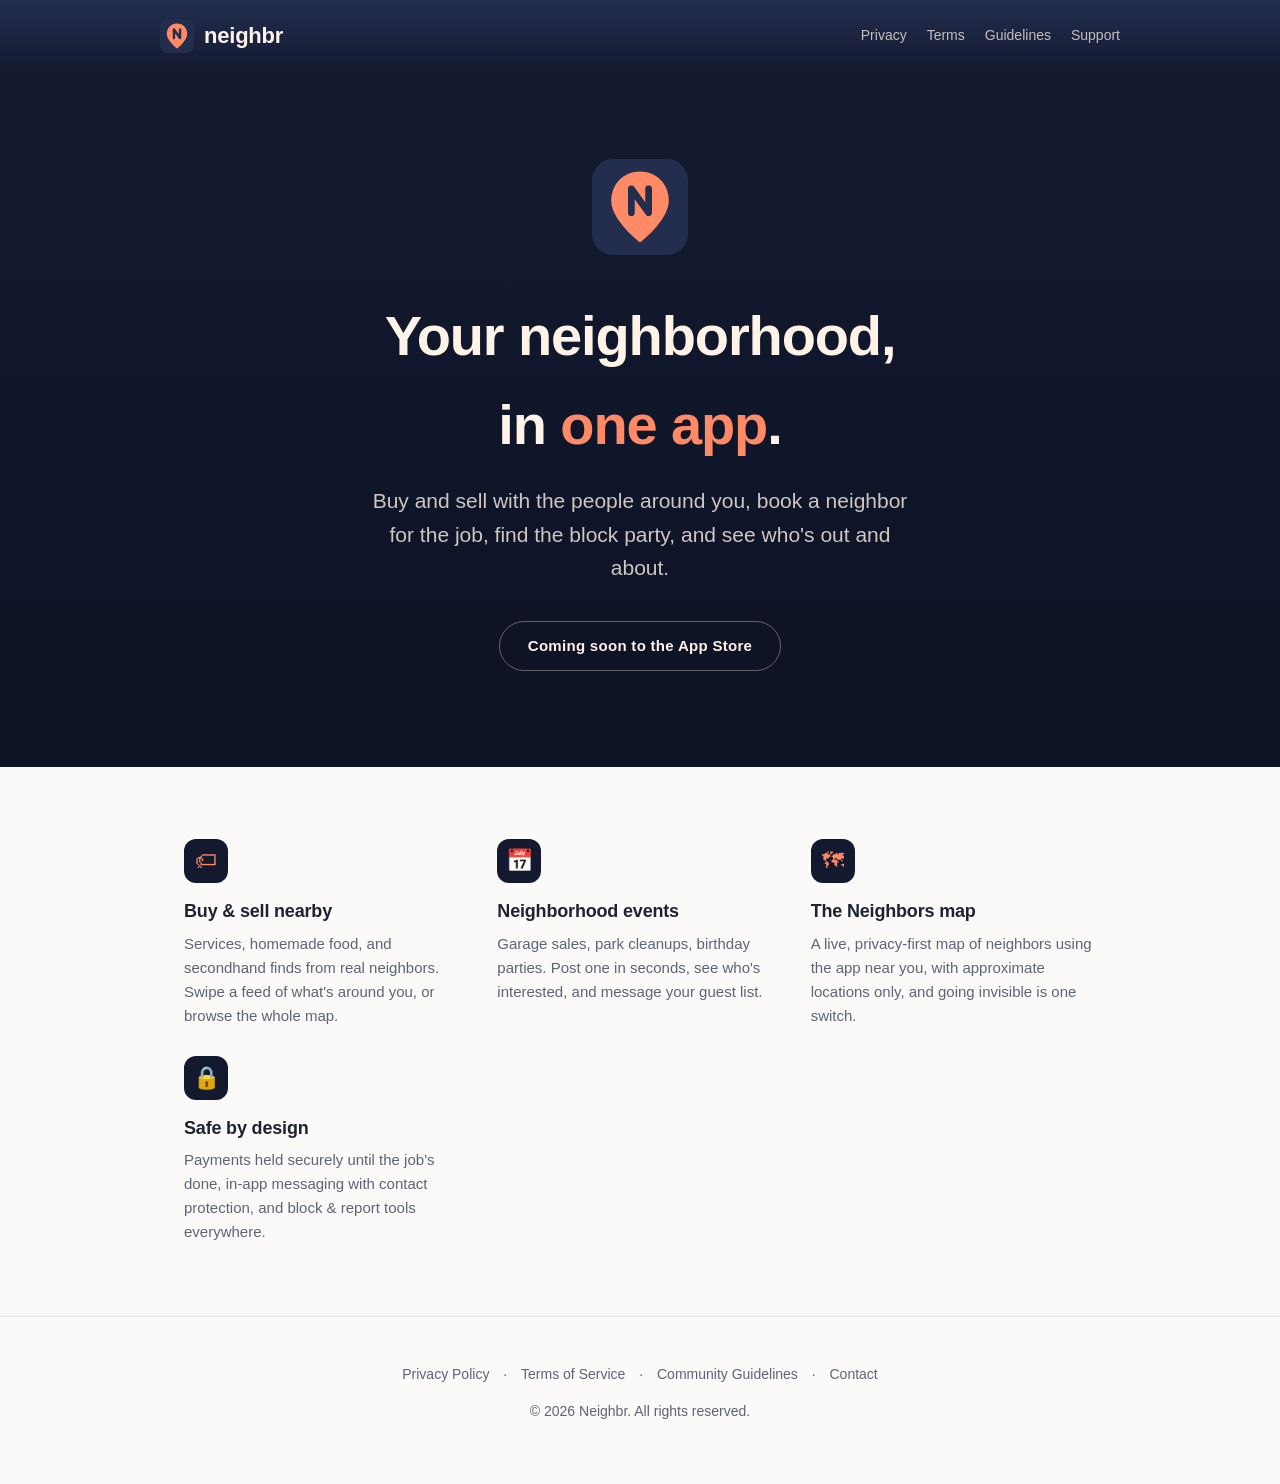
==== index.html @ 106ad451 "Neighbr marketing site: index, privacy, terms, community guidelines" ====
<!DOCTYPE html>
<html lang="en">
<head>
  <meta charset="utf-8">
  <meta name="viewport" content="width=device-width, initial-scale=1">
  <title>Neighbr: Services from people next door</title>
  <meta name="description" content="Neighbr is the neighborhood marketplace: buy, sell, book services, and find local events from the people around you.">
  <link rel="stylesheet" href="styles.css">
  <link rel="icon" href="data:image/svg+xml,%3Csvg xmlns='http://www.w3.org/2000/svg' viewBox='0 0 100 100'%3E%3Crect width='100' height='100' rx='22' fill='%23232d4e'/%3E%3Cpath d='M50 13 C32.5 13 20 26.2 20 43.5 C20 64 50 87 50 87 C50 87 80 64 80 43.5 C80 26.2 67.5 13 50 13 Z' fill='%23ff8a65'/%3E%3Cpath d='M41 56 V31 L59 56 V31' fill='none' stroke='%23232d4e' stroke-width='7' stroke-linecap='round' stroke-linejoin='round'/%3E%3C/svg%3E">
</head>
<body>
  <header class="site-header">
    <div class="inner">
      <a class="brand" href="index.html">
        <svg width="34" height="34" viewBox="0 0 100 100" aria-hidden="true">
          <rect width="100" height="100" rx="22" fill="#232d4e"/>
          <path d="M50 13 C32.5 13 20 26.2 20 43.5 C20 64 50 87 50 87 C50 87 80 64 80 43.5 C80 26.2 67.5 13 50 13 Z" fill="#ff8a65"/>
          <path d="M41 56 V31 L59 56 V31" fill="none" stroke="#232d4e" stroke-width="7" stroke-linecap="round" stroke-linejoin="round"/>
        </svg>
        <span>neighbr</span>
      </a>
      <nav>
        <a href="privacy.html">Privacy</a>
        <a href="terms.html">Terms</a>
        <a href="guidelines.html">Guidelines</a>
        <a href="mailto:lukzha4321@gmail.com">Support</a>
      </nav>
    </div>
  </header>

  <section class="hero">
    <div class="logo">
      <svg width="96" height="96" viewBox="0 0 100 100" aria-hidden="true">
        <rect width="100" height="100" rx="22" fill="#232d4e"/>
        <path d="M50 13 C32.5 13 20 26.2 20 43.5 C20 64 50 87 50 87 C50 87 80 64 80 43.5 C80 26.2 67.5 13 50 13 Z" fill="#ff8a65"/>
        <path d="M41 56 V31 L59 56 V31" fill="none" stroke="#232d4e" stroke-width="7" stroke-linecap="round" stroke-linejoin="round"/>
      </svg>
    </div>
    <h1>Your neighborhood,<br>in <em>one app</em>.</h1>
    <p class="lede">Buy and sell with the people around you, book a neighbor for the job,
    find the block party, and see who's out and about.</p>
    <span class="badge-soon">Coming soon to the App&nbsp;Store</span>
  </section>

  <section class="features">
    <div class="feature">
      <div class="glyph">🏷</div>
      <h3>Buy &amp; sell nearby</h3>
      <p>Services, homemade food, and secondhand finds from real neighbors. Swipe a feed of what's around you, or browse the whole map.</p>
    </div>
    <div class="feature">
      <div class="glyph">📅</div>
      <h3>Neighborhood events</h3>
      <p>Garage sales, park cleanups, birthday parties. Post one in seconds, see who's interested, and message your guest list.</p>
    </div>
    <div class="feature">
      <div class="glyph">🗺</div>
      <h3>The Neighbors map</h3>
      <p>A live, privacy-first map of neighbors using the app near you, with approximate locations only, and going invisible is one switch.</p>
    </div>
    <div class="feature">
      <div class="glyph">🔒</div>
      <h3>Safe by design</h3>
      <p>Payments held securely until the job's done, in-app messaging with contact protection, and block &amp; report tools everywhere.</p>
    </div>
  </section>

  <footer class="site-footer">
    <p>
      <a href="privacy.html">Privacy Policy</a> ·
      <a href="terms.html">Terms of Service</a> ·
      <a href="guidelines.html">Community Guidelines</a> ·
      <a href="mailto:lukzha4321@gmail.com">Contact</a>
    </p>
    <p>© 2026 Neighbr. All rights reserved.</p>
  </footer>
</body>
</html>
---- styles.css ----
/* Neighbr site: Midnight palette (navy ground, coral action, cream text) */
:root {
  --navy: #131a30;
  --navy-2: #232d4e;
  --coral: #ff8a65;
  --coral-deep: #e8622f;
  --cream: #fff3e8;
  --ink: #1d2333;
  --muted: #5c6478;
  --paper: #fbfaf8;
  --hairline: #e6e3de;
}
* { box-sizing: border-box; }
body {
  margin: 0;
  font-family: -apple-system, BlinkMacSystemFont, "Segoe UI", Roboto, sans-serif;
  color: var(--ink);
  background: var(--paper);
  line-height: 1.6;
  -webkit-font-smoothing: antialiased;
}

/* Header */
.site-header {
  background: linear-gradient(180deg, var(--navy-2), var(--navy));
  padding: 18px 24px;
}
.site-header .inner {
  max-width: 960px; margin: 0 auto;
  display: flex; align-items: center; justify-content: space-between; gap: 16px;
}
.brand { display: flex; align-items: center; gap: 10px; text-decoration: none; }
.brand svg { display: block; }
.brand span {
  color: var(--cream); font-weight: 800; font-size: 22px; letter-spacing: -0.01em;
}
.site-header nav { display: flex; gap: 20px; flex-wrap: wrap; }
.site-header nav a {
  color: rgba(255, 243, 232, 0.75); text-decoration: none; font-size: 14px; font-weight: 500;
}
.site-header nav a:hover { color: var(--cream); }

/* Landing hero */
.hero {
  background: linear-gradient(180deg, var(--navy) 0%, #0d1224 100%);
  color: var(--cream);
  padding: 88px 24px 96px;
  text-align: center;
}
.hero .logo { margin-bottom: 28px; }
.hero h1 {
  font-size: clamp(34px, 6vw, 56px); font-weight: 800; letter-spacing: -0.02em;
  margin: 0 0 14px; text-wrap: balance;
}
.hero h1 em { color: var(--coral); font-style: normal; }
.hero p.lede {
  font-size: clamp(17px, 2.4vw, 21px); color: rgba(255, 243, 232, 0.8);
  max-width: 560px; margin: 0 auto 36px;
}
.badge-soon {
  display: inline-block; border: 1.5px solid rgba(255, 243, 232, 0.35);
  color: var(--cream); border-radius: 999px; padding: 12px 28px;
  font-weight: 600; font-size: 15px; letter-spacing: 0.02em;
}

/* Feature grid */
.features {
  max-width: 960px; margin: 0 auto; padding: 72px 24px;
  display: grid; grid-template-columns: repeat(auto-fit, minmax(260px, 1fr)); gap: 28px;
}
.feature h3 { margin: 0 0 6px; font-size: 18px; letter-spacing: -0.01em; }
.feature .glyph {
  width: 44px; height: 44px; border-radius: 12px;
  background: var(--navy); color: var(--coral);
  display: flex; align-items: center; justify-content: center;
  font-size: 22px; margin-bottom: 14px;
}
.feature p { margin: 0; color: var(--muted); font-size: 15px; }

/* Legal pages */
.doc {
  max-width: 720px; margin: 0 auto; padding: 56px 24px 96px;
}
.doc h1 { font-size: 32px; letter-spacing: -0.02em; margin: 0 0 4px; }
.doc .updated { color: var(--muted); font-size: 14px; margin-bottom: 40px; }
.doc h2 { font-size: 20px; margin: 40px 0 10px; letter-spacing: -0.01em; }
.doc p, .doc li { font-size: 16px; color: #333a4d; }
.doc ul { padding-left: 22px; }
.doc a { color: var(--coral-deep); }
.doc .callout {
  background: #fff7f2; border: 1px solid #ffd9c7; border-radius: 12px;
  padding: 14px 18px; font-size: 15px;
}

/* Footer */
.site-footer {
  border-top: 1px solid var(--hairline);
  padding: 32px 24px 48px; text-align: center;
  color: var(--muted); font-size: 14px;
}
.site-footer a { color: var(--muted); text-decoration: none; margin: 0 10px; }
.site-footer a:hover { color: var(--ink); }
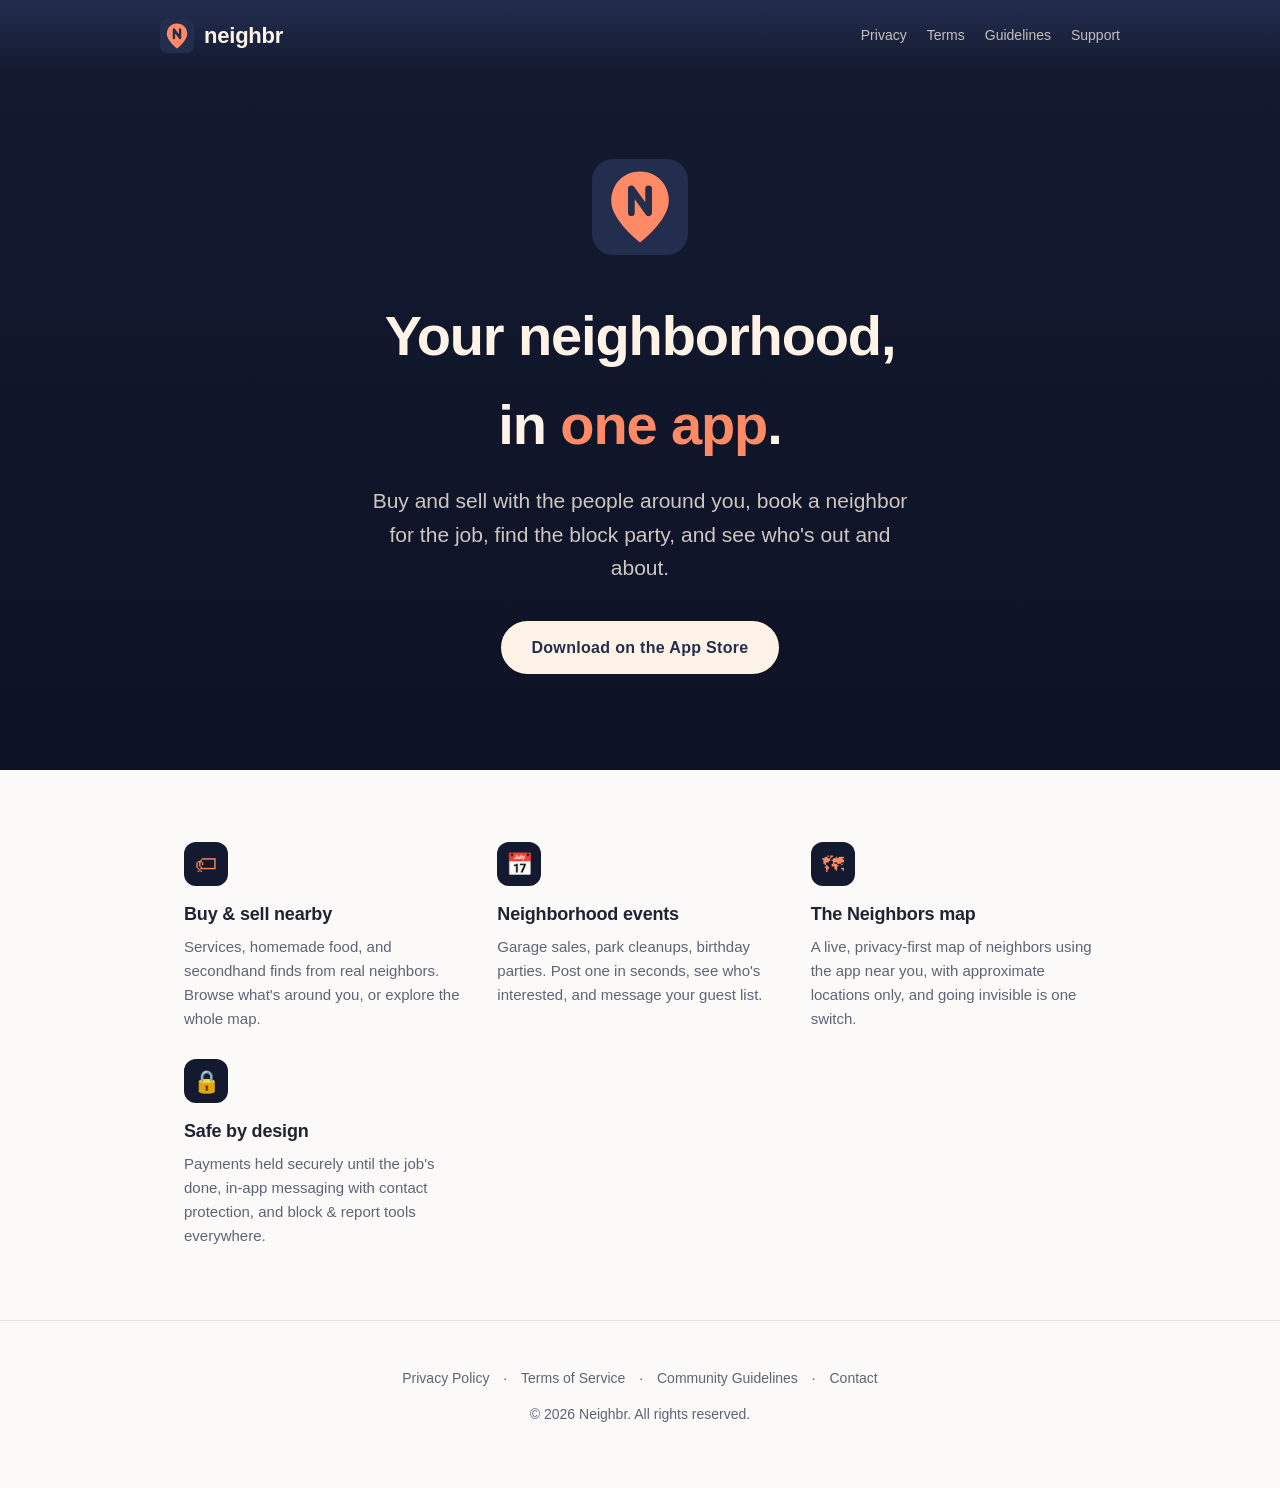
==== commit 1d6a5394: "launch day: App Store download link" ====
--- a/index.html
+++ b/index.html
@@ -39,14 +39,14 @@
     <h1>Your neighborhood,<br>in <em>one app</em>.</h1>
     <p class="lede">Buy and sell with the people around you, book a neighbor for the job,
     find the block party, and see who's out and about.</p>
-    <span class="badge-soon">Coming soon to the App&nbsp;Store</span>
+    <a class="badge-download" href="https://apps.apple.com/us/app/id6793326395">Download on the App&nbsp;Store</a>
   </section>
 
   <section class="features">
     <div class="feature">
       <div class="glyph">🏷</div>
       <h3>Buy &amp; sell nearby</h3>
-      <p>Services, homemade food, and secondhand finds from real neighbors. Swipe a feed of what's around you, or browse the whole map.</p>
+      <p>Services, homemade food, and secondhand finds from real neighbors. Browse what's around you, or explore the whole map.</p>
     </div>
     <div class="feature">
       <div class="glyph">📅</div>
--- a/styles.css
+++ b/styles.css
@@ -57,11 +57,12 @@
   font-size: clamp(17px, 2.4vw, 21px); color: rgba(255, 243, 232, 0.8);
   max-width: 560px; margin: 0 auto 36px;
 }
-.badge-soon {
-  display: inline-block; border: 1.5px solid rgba(255, 243, 232, 0.35);
-  color: var(--cream); border-radius: 999px; padding: 12px 28px;
-  font-weight: 600; font-size: 15px; letter-spacing: 0.02em;
+.badge-download {
+  display: inline-block; background: var(--cream); color: #232d4e;
+  border-radius: 999px; padding: 14px 30px; text-decoration: none;
+  font-weight: 700; font-size: 16px; letter-spacing: 0.02em;
 }
+.badge-download:hover { opacity: 0.92; }
 
 /* Feature grid */
 .features {
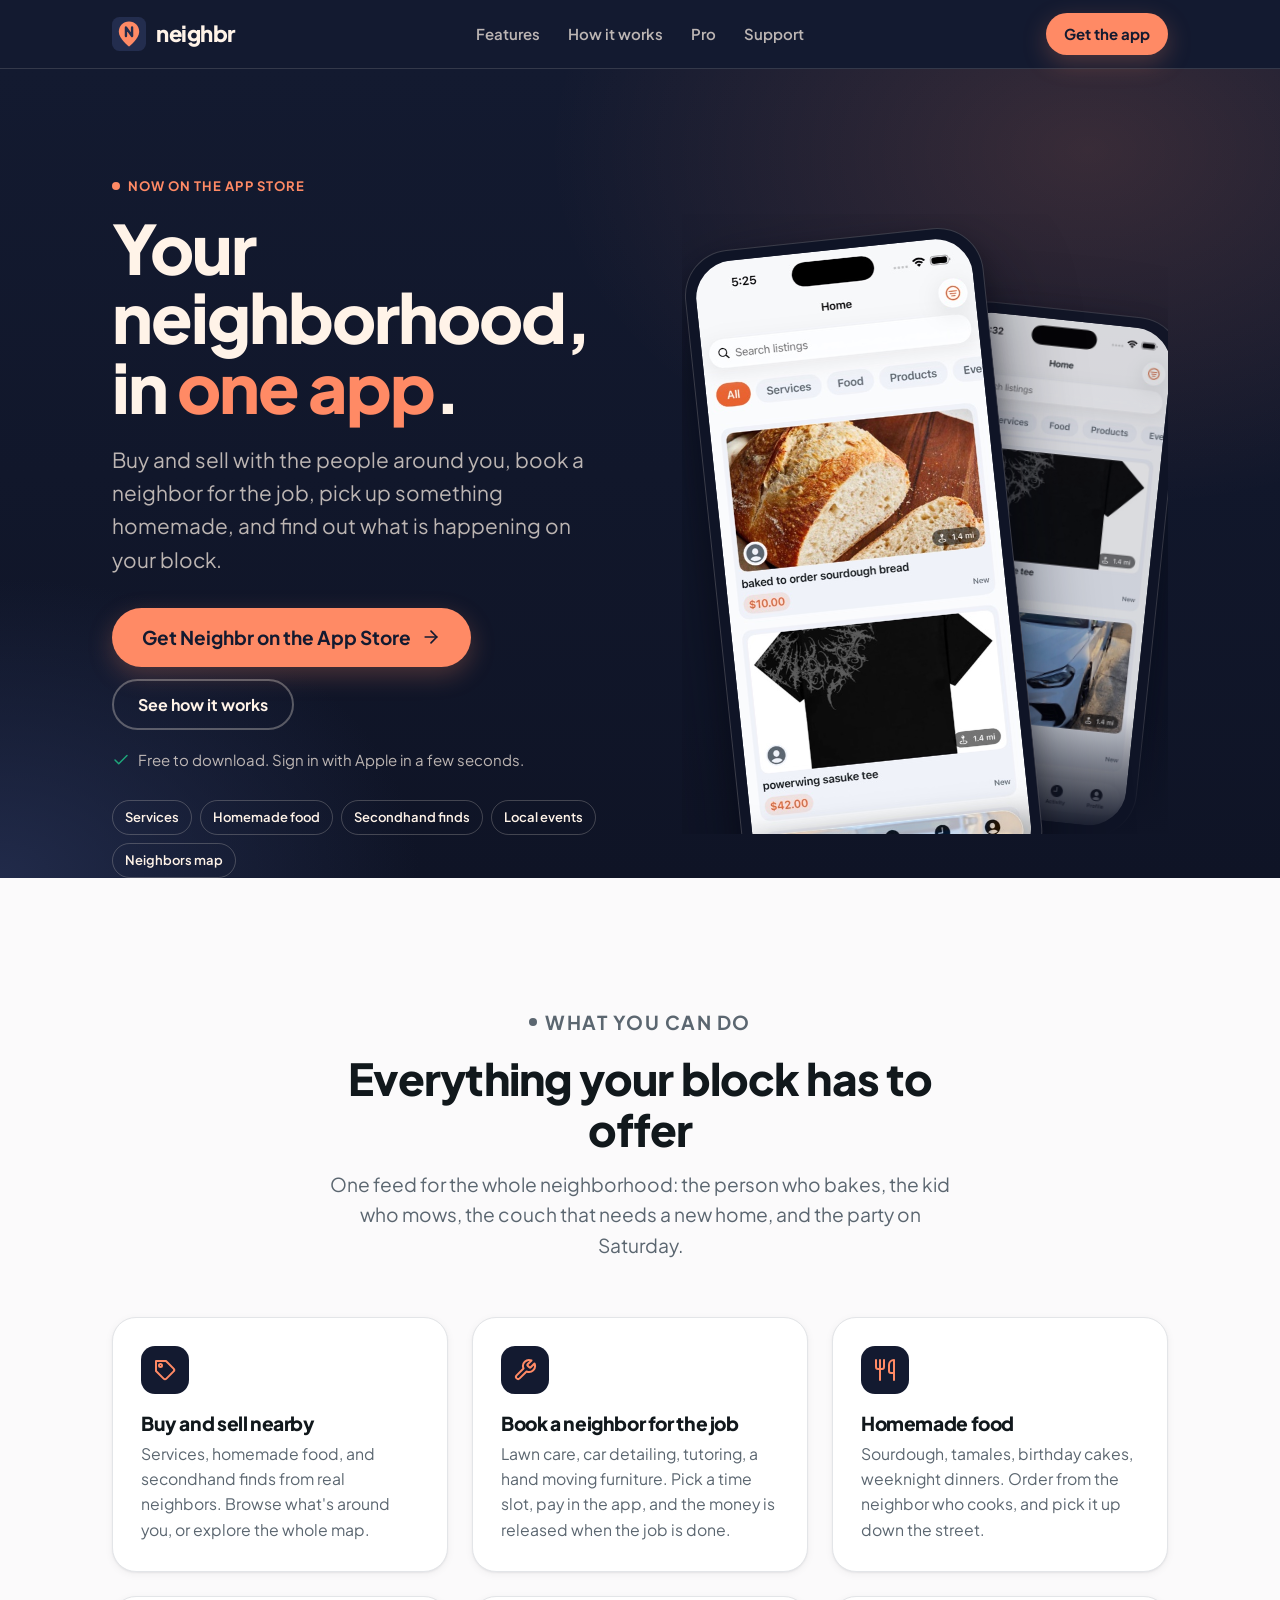
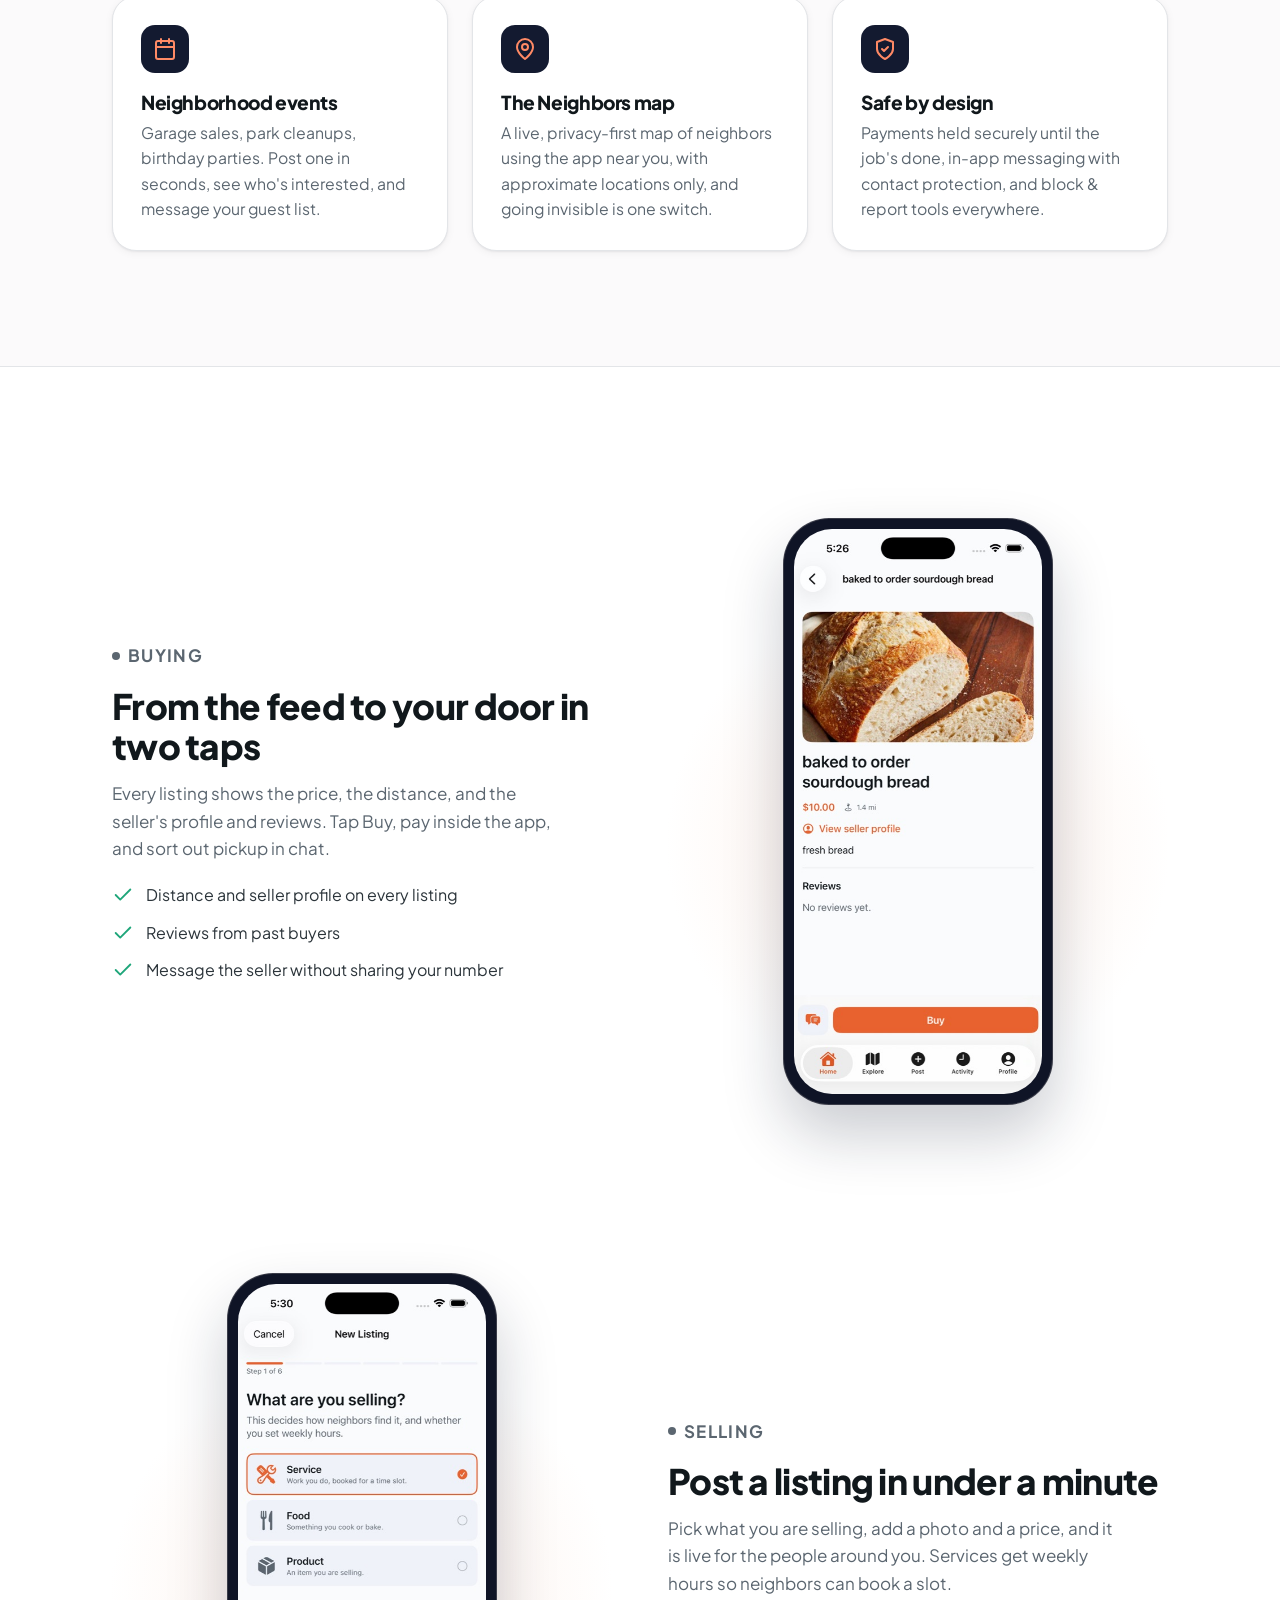
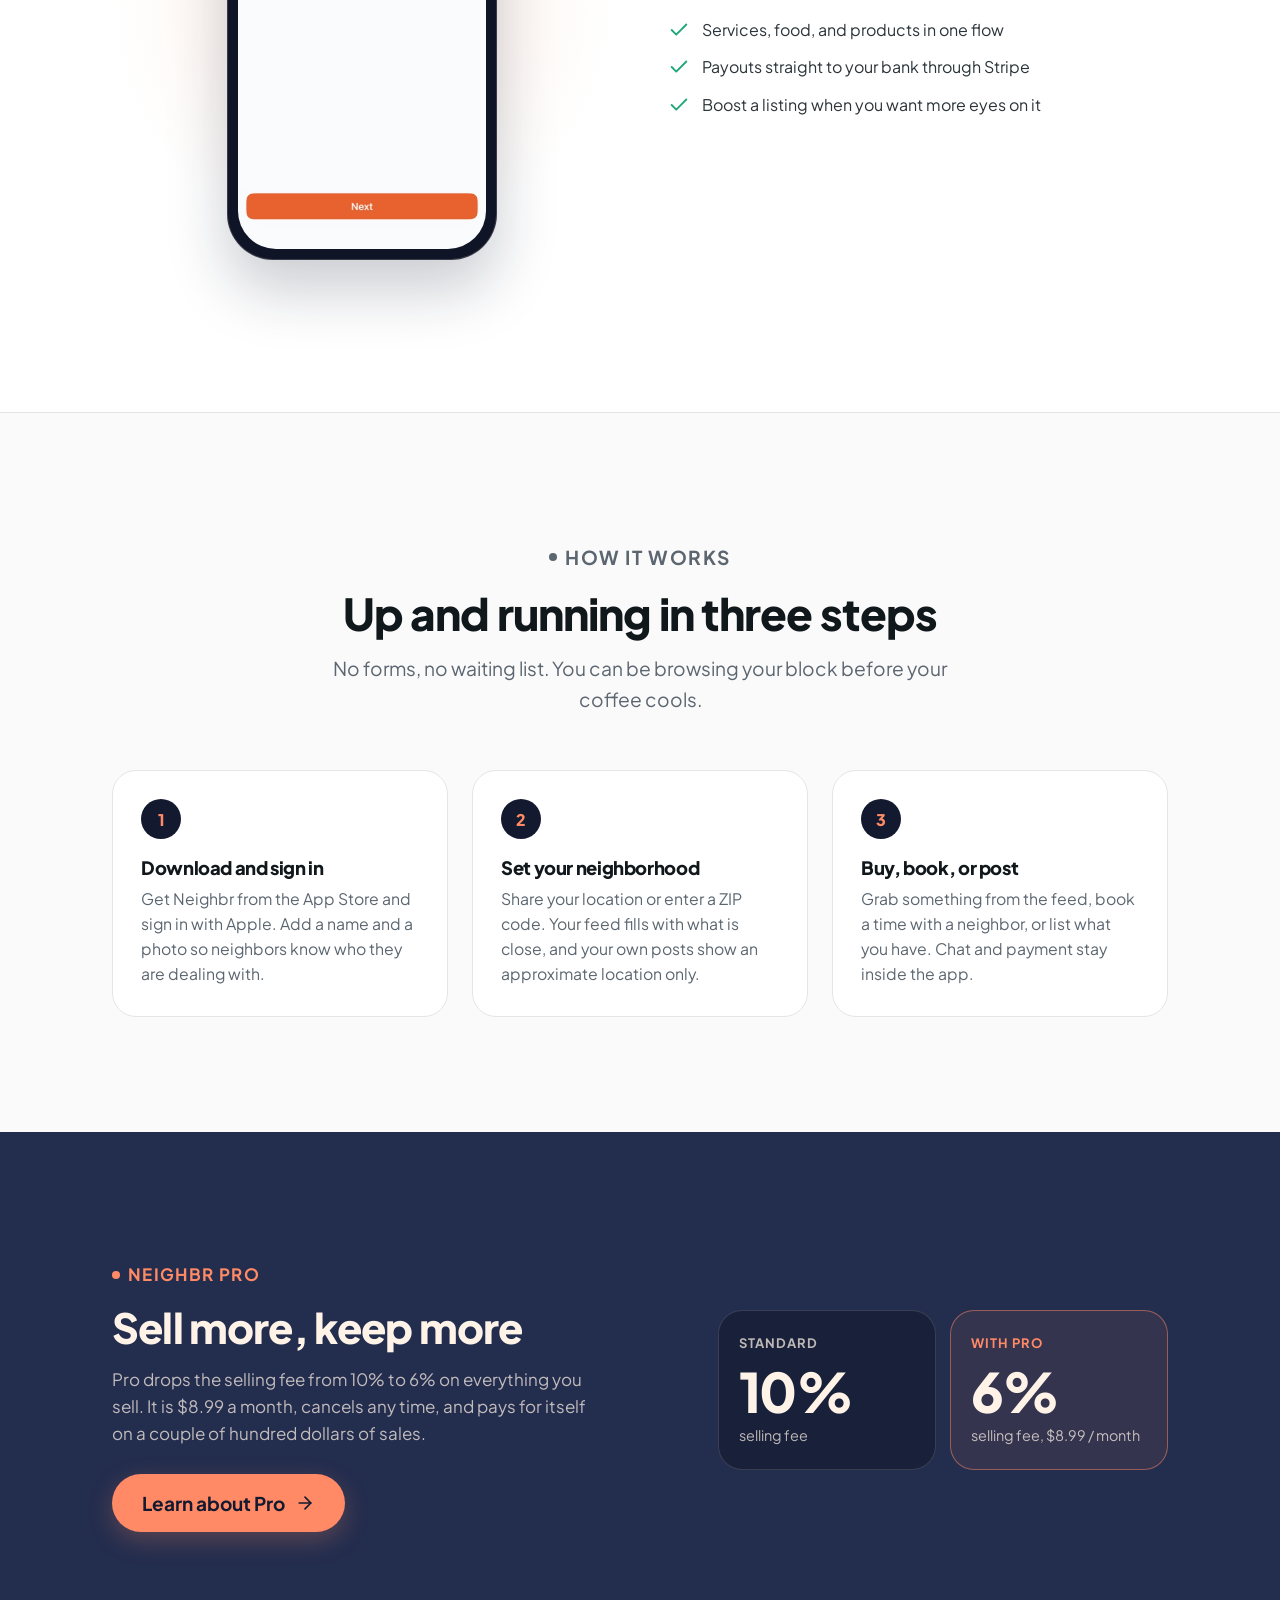
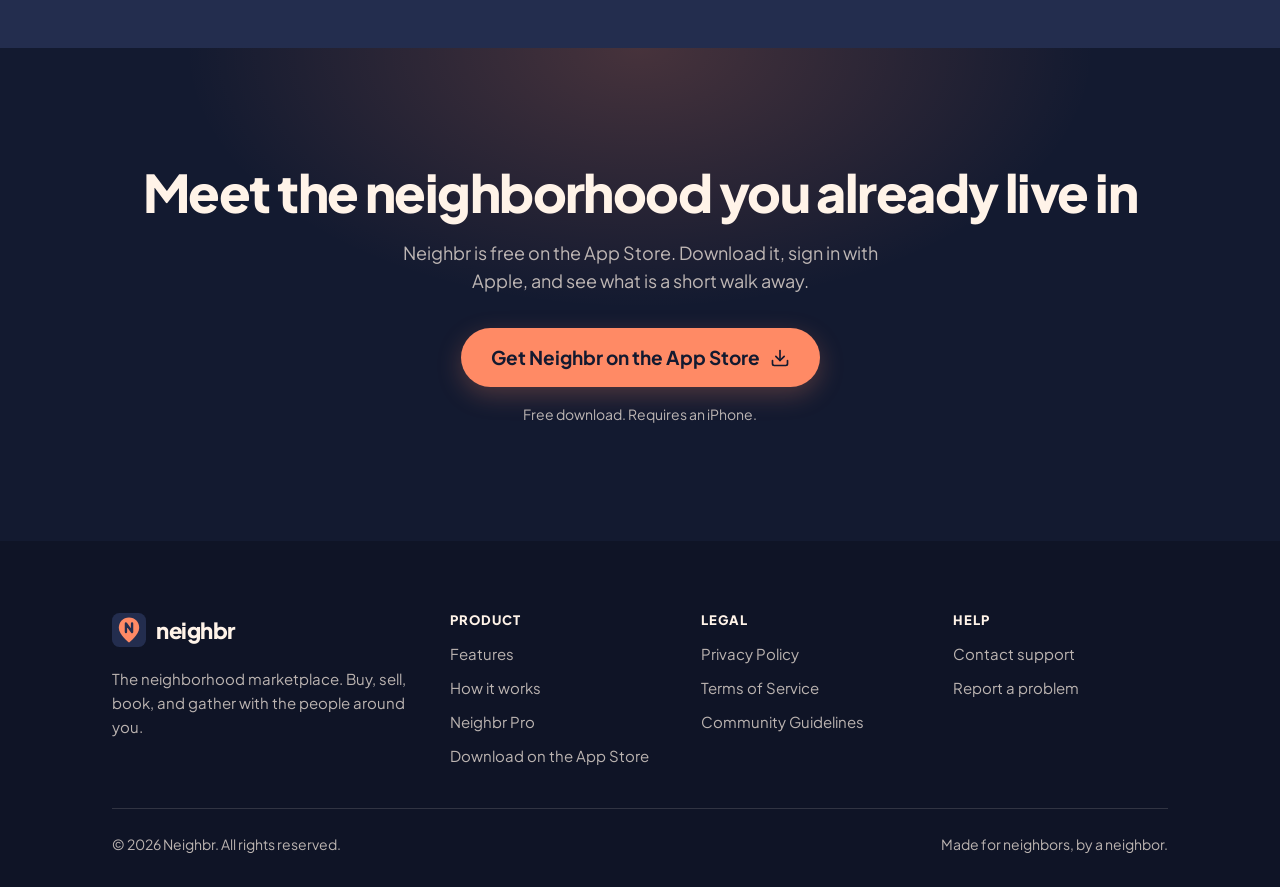
==== commit c0f42cec: "design: rebuild the site, with dark mode Mirrors Website/ in the app repo at 7a7ec6f: product-led la" ====
--- a/index.html
+++ b/index.html
@@ -3,76 +3,309 @@
 <head>
   <meta charset="utf-8">
   <meta name="viewport" content="width=device-width, initial-scale=1">
-  <title>Neighbr: Services from people next door</title>
-  <meta name="description" content="Neighbr is the neighborhood marketplace: buy, sell, book services, and find local events from the people around you.">
+  <title>Neighbr: buy, sell, and book with the people next door</title>
+  <meta name="description" content="Neighbr is the neighborhood marketplace. Buy and sell nearby, book a neighbor for the job, find homemade food and local events. Now on the App Store.">
+  <link rel="canonical" href="https://neighbronline.com/">
+  <meta name="theme-color" content="#131a30">
+  <meta property="og:type" content="website">
+  <meta property="og:site_name" content="Neighbr">
+  <meta property="og:title" content="Neighbr: buy, sell, and book with the people next door">
+  <meta property="og:description" content="The neighborhood marketplace. Buy and sell nearby, book a neighbor for the job, find homemade food and local events. Now on the App Store.">
+  <meta property="og:url" content="https://neighbronline.com/">
+  <meta property="og:image" content="https://neighbronline.com/assets/og.jpg">
+  <meta property="og:image:width" content="1200">
+  <meta property="og:image:height" content="630">
+  <meta property="og:image:alt" content="Neighbr: your neighborhood, in one app. A phone showing the Neighbr home feed.">
+  <meta name="twitter:card" content="summary_large_image">
+  <meta name="twitter:title" content="Neighbr: buy, sell, and book with the people next door">
+  <meta name="twitter:description" content="The neighborhood marketplace. Buy and sell nearby, book a neighbor for the job, find homemade food and local events. Now on the App Store.">
+  <meta name="twitter:image" content="https://neighbronline.com/assets/og.jpg">
+  <link rel="preconnect" href="https://fonts.googleapis.com">
+  <link rel="preconnect" href="https://fonts.gstatic.com" crossorigin>
+  <link rel="stylesheet" href="https://fonts.googleapis.com/css2?family=Plus+Jakarta+Sans:wght@500;600;700;800&display=swap">
   <link rel="stylesheet" href="styles.css">
   <link rel="icon" href="data:image/svg+xml,%3Csvg xmlns='http://www.w3.org/2000/svg' viewBox='0 0 100 100'%3E%3Crect width='100' height='100' rx='22' fill='%23232d4e'/%3E%3Cpath d='M50 13 C32.5 13 20 26.2 20 43.5 C20 64 50 87 50 87 C50 87 80 64 80 43.5 C80 26.2 67.5 13 50 13 Z' fill='%23ff8a65'/%3E%3Cpath d='M41 56 V31 L59 56 V31' fill='none' stroke='%23232d4e' stroke-width='7' stroke-linecap='round' stroke-linejoin='round'/%3E%3C/svg%3E">
 </head>
 <body>
+  <a class="skip-link" href="#main">Skip to content</a>
+
   <header class="site-header">
-    <div class="inner">
-      <a class="brand" href="index.html">
-        <svg width="34" height="34" viewBox="0 0 100 100" aria-hidden="true">
+    <div class="container inner">
+      <a class="brand" href="index.html" aria-label="Neighbr home">
+        <svg viewBox="0 0 100 100" aria-hidden="true">
           <rect width="100" height="100" rx="22" fill="#232d4e"/>
           <path d="M50 13 C32.5 13 20 26.2 20 43.5 C20 64 50 87 50 87 C50 87 80 64 80 43.5 C80 26.2 67.5 13 50 13 Z" fill="#ff8a65"/>
           <path d="M41 56 V31 L59 56 V31" fill="none" stroke="#232d4e" stroke-width="7" stroke-linecap="round" stroke-linejoin="round"/>
         </svg>
         <span>neighbr</span>
       </a>
-      <nav>
-        <a href="privacy.html">Privacy</a>
-        <a href="terms.html">Terms</a>
-        <a href="guidelines.html">Guidelines</a>
+      <nav class="site-nav" aria-label="Primary">
+        <a href="index.html#features">Features</a>
+        <a href="index.html#how">How it works</a>
+        <a href="pro.html">Pro</a>
         <a href="mailto:lukzha4321@gmail.com">Support</a>
       </nav>
+      <div class="header-cta">
+        <a class="btn btn-primary dark btn-sm" href="https://apps.apple.com/us/app/id6793326395">Get the app</a>
+        <details class="menu">
+          <summary>
+            <svg class="icon icon-open" viewBox="0 0 24 24" aria-hidden="true"><path d="M4 7h16"/><path d="M4 12h16"/><path d="M4 17h16"/></svg>
+            <svg class="icon icon-close" viewBox="0 0 24 24" aria-hidden="true"><path d="M6 6l12 12"/><path d="M18 6 6 18"/></svg>
+            <span class="visually-hidden">Menu</span>
+          </summary>
+          <nav class="menu-panel" aria-label="Site">
+            <a href="index.html#features">Features</a>
+            <a href="index.html#how">How it works</a>
+            <a href="pro.html">Neighbr Pro</a>
+            <a href="privacy.html">Privacy Policy</a>
+            <a href="terms.html">Terms of Service</a>
+            <a href="guidelines.html">Community Guidelines</a>
+            <a href="mailto:lukzha4321@gmail.com">Support</a>
+          </nav>
+        </details>
+      </div>
     </div>
   </header>
 
-  <section class="hero">
-    <div class="logo">
-      <svg width="96" height="96" viewBox="0 0 100 100" aria-hidden="true">
-        <rect width="100" height="100" rx="22" fill="#232d4e"/>
-        <path d="M50 13 C32.5 13 20 26.2 20 43.5 C20 64 50 87 50 87 C50 87 80 64 80 43.5 C80 26.2 67.5 13 50 13 Z" fill="#ff8a65"/>
-        <path d="M41 56 V31 L59 56 V31" fill="none" stroke="#232d4e" stroke-width="7" stroke-linecap="round" stroke-linejoin="round"/>
-      </svg>
+  <main id="main">
+    <!-- Hero -->
+    <section class="hero on-dark" aria-labelledby="hero-title">
+      <div class="container hero-grid">
+        <div class="hero-copy">
+          <p class="eyebrow">Now on the App Store</p>
+          <h1 id="hero-title">Your neighborhood, in <em>one app</em>.</h1>
+          <p class="lede">Buy and sell with the people around you, book a neighbor for the job, pick up something homemade, and find out what is happening on your block.</p>
+          <div class="btn-row">
+            <a class="btn btn-primary" href="https://apps.apple.com/us/app/id6793326395">
+              Get Neighbr on the App Store
+              <svg class="icon" viewBox="0 0 24 24" aria-hidden="true"><path d="M5 12h14"/><path d="m12 5 7 7-7 7"/></svg>
+            </a>
+            <a class="btn btn-ghost" href="#how">See how it works</a>
+          </div>
+          <p class="hero-note">
+            <svg class="icon" viewBox="0 0 24 24" aria-hidden="true"><path d="M20 6 9 17l-5-5"/></svg>
+            Free to download. Sign in with Apple in a few seconds.
+          </p>
+          <ul class="hero-tags" aria-label="What you can find on Neighbr">
+            <li>Services</li><li>Homemade food</li><li>Secondhand finds</li><li>Local events</li><li>Neighbors map</li>
+          </ul>
+        </div>
+        <div class="hero-visual">
+          <div class="phone-stack">
+            <div class="phone phone-back">
+              <img src="assets/04-more-listings.jpg" width="460" height="1000" alt="" loading="lazy">
+            </div>
+            <div class="phone phone-main">
+              <img src="assets/01-home.jpg" width="460" height="1000" alt="The Neighbr home feed showing nearby listings for sourdough bread and a tee shirt, each 1.4 miles away" fetchpriority="high">
+            </div>
+          </div>
+        </div>
+      </div>
+    </section>
+
+    <!-- Features -->
+    <section class="section" id="features" aria-labelledby="features-title">
+      <div class="container">
+        <div class="section-head center">
+          <p class="eyebrow">What you can do</p>
+          <h2 id="features-title">Everything your block has to offer</h2>
+          <p>One feed for the whole neighborhood: the person who bakes, the kid who mows, the couch that needs a new home, and the party on Saturday.</p>
+        </div>
+        <div class="features-grid">
+          <article class="feature">
+            <div class="feature-icon"><svg class="icon" viewBox="0 0 24 24" aria-hidden="true"><path d="M20.6 13.4 13.4 20.6a2 2 0 0 1-2.8 0L3 13V3h10l7.6 7.6a2 2 0 0 1 0 2.8Z"/><circle cx="7.5" cy="7.5" r="1.5"/></svg></div>
+            <h3>Buy and sell nearby</h3>
+            <p>Services, homemade food, and secondhand finds from real neighbors. Browse what's around you, or explore the whole map.</p>
+          </article>
+          <article class="feature">
+            <div class="feature-icon"><svg class="icon" viewBox="0 0 24 24" aria-hidden="true"><path d="M14.7 6.3a1 1 0 0 0 0 1.4l1.6 1.6a1 1 0 0 0 1.4 0l3.77-3.77a6 6 0 0 1-7.94 7.94l-6.91 6.91a2.12 2.12 0 0 1-3-3l6.91-6.91a6 6 0 0 1 7.94-7.94l-3.76 3.76z"/></svg></div>
+            <h3>Book a neighbor for the job</h3>
+            <p>Lawn care, car detailing, tutoring, a hand moving furniture. Pick a time slot, pay in the app, and the money is released when the job is done.</p>
+          </article>
+          <article class="feature">
+            <div class="feature-icon"><svg class="icon" viewBox="0 0 24 24" aria-hidden="true"><path d="M3 2v7c0 1.1.9 2 2 2h4a2 2 0 0 0 2-2V2"/><path d="M7 2v20"/><path d="M21 15V2a5 5 0 0 0-5 5v6c0 1.1.9 2 2 2h3Zm0 0v7"/></svg></div>
+            <h3>Homemade food</h3>
+            <p>Sourdough, tamales, birthday cakes, weeknight dinners. Order from the neighbor who cooks, and pick it up down the street.</p>
+          </article>
+          <article class="feature">
+            <div class="feature-icon"><svg class="icon" viewBox="0 0 24 24" aria-hidden="true"><rect x="3" y="4" width="18" height="18" rx="2"/><path d="M16 2v4"/><path d="M8 2v4"/><path d="M3 10h18"/></svg></div>
+            <h3>Neighborhood events</h3>
+            <p>Garage sales, park cleanups, birthday parties. Post one in seconds, see who's interested, and message your guest list.</p>
+          </article>
+          <article class="feature">
+            <div class="feature-icon"><svg class="icon" viewBox="0 0 24 24" aria-hidden="true"><path d="M20 10c0 6-8 12-8 12s-8-6-8-12a8 8 0 0 1 16 0Z"/><circle cx="12" cy="10" r="3"/></svg></div>
+            <h3>The Neighbors map</h3>
+            <p>A live, privacy-first map of neighbors using the app near you, with approximate locations only, and going invisible is one switch.</p>
+          </article>
+          <article class="feature">
+            <div class="feature-icon"><svg class="icon" viewBox="0 0 24 24" aria-hidden="true"><path d="M12 22s8-4 8-10V5l-8-3-8 3v7c0 6 8 10 8 10z"/><path d="m9 12 2 2 4-4"/></svg></div>
+            <h3>Safe by design</h3>
+            <p>Payments held securely until the job's done, in-app messaging with contact protection, and block &amp; report tools everywhere.</p>
+          </article>
+        </div>
+      </div>
+    </section>
+
+    <!-- Showcase -->
+    <section class="section showcase" aria-labelledby="showcase-title">
+      <div class="container">
+        <h2 id="showcase-title" class="visually-hidden">A closer look at the app</h2>
+
+        <div class="show-row">
+          <div class="show-copy">
+            <p class="eyebrow">Buying</p>
+            <h3>From the feed to your door in two taps</h3>
+            <p>Every listing shows the price, the distance, and the seller's profile and reviews. Tap Buy, pay inside the app, and sort out pickup in chat.</p>
+            <ul>
+              <li><svg class="icon" viewBox="0 0 24 24" aria-hidden="true"><path d="M20 6 9 17l-5-5"/></svg><span>Distance and seller profile on every listing</span></li>
+              <li><svg class="icon" viewBox="0 0 24 24" aria-hidden="true"><path d="M20 6 9 17l-5-5"/></svg><span>Reviews from past buyers</span></li>
+              <li><svg class="icon" viewBox="0 0 24 24" aria-hidden="true"><path d="M20 6 9 17l-5-5"/></svg><span>Message the seller without sharing your number</span></li>
+            </ul>
+          </div>
+          <div class="show-shot">
+            <div class="phone">
+              <img src="assets/02-detail.jpg" width="460" height="1000" alt="A listing detail screen for baked to order sourdough bread, $10.00, 1.4 miles away, with a Buy button" loading="lazy">
+            </div>
+          </div>
+        </div>
+
+        <div class="show-row flip">
+          <div class="show-copy">
+            <p class="eyebrow">Selling</p>
+            <h3>Post a listing in under a minute</h3>
+            <p>Pick what you are selling, add a photo and a price, and it is live for the people around you. Services get weekly hours so neighbors can book a slot.</p>
+            <ul>
+              <li><svg class="icon" viewBox="0 0 24 24" aria-hidden="true"><path d="M20 6 9 17l-5-5"/></svg><span>Services, food, and products in one flow</span></li>
+              <li><svg class="icon" viewBox="0 0 24 24" aria-hidden="true"><path d="M20 6 9 17l-5-5"/></svg><span>Payouts straight to your bank through Stripe</span></li>
+              <li><svg class="icon" viewBox="0 0 24 24" aria-hidden="true"><path d="M20 6 9 17l-5-5"/></svg><span>Boost a listing when you want more eyes on it</span></li>
+            </ul>
+          </div>
+          <div class="show-shot">
+            <div class="phone">
+              <img src="assets/03-post.jpg" width="460" height="1000" alt="The New Listing screen asking what you are selling, with Service, Food, and Product options" loading="lazy">
+            </div>
+          </div>
+        </div>
+      </div>
+    </section>
+
+    <!-- How it works -->
+    <section class="section" id="how" aria-labelledby="how-title">
+      <div class="container">
+        <div class="section-head center">
+          <p class="eyebrow">How it works</p>
+          <h2 id="how-title">Up and running in three steps</h2>
+          <p>No forms, no waiting list. You can be browsing your block before your coffee cools.</p>
+        </div>
+        <ol class="steps">
+          <li class="step">
+            <span class="step-num" aria-hidden="true">1</span>
+            <h3>Download and sign in</h3>
+            <p>Get Neighbr from the App Store and sign in with Apple. Add a name and a photo so neighbors know who they are dealing with.</p>
+          </li>
+          <li class="step">
+            <span class="step-num" aria-hidden="true">2</span>
+            <h3>Set your neighborhood</h3>
+            <p>Share your location or enter a ZIP code. Your feed fills with what is close, and your own posts show an approximate location only.</p>
+          </li>
+          <li class="step">
+            <span class="step-num" aria-hidden="true">3</span>
+            <h3>Buy, book, or post</h3>
+            <p>Grab something from the feed, book a time with a neighbor, or list what you have. Chat and payment stay inside the app.</p>
+          </li>
+        </ol>
+      </div>
+    </section>
+
+    <!-- Pro band -->
+    <section class="section pro-band on-dark" aria-labelledby="pro-title">
+      <div class="container inner">
+        <div>
+          <p class="eyebrow">Neighbr Pro</p>
+          <h2 id="pro-title">Sell more, keep more</h2>
+          <p>Pro drops the selling fee from 10% to 6% on everything you sell. It is $8.99 a month, cancels any time, and pays for itself on a couple of hundred dollars of sales.</p>
+          <div class="btn-row">
+            <a class="btn btn-primary" href="pro.html">
+              Learn about Pro
+              <svg class="icon" viewBox="0 0 24 24" aria-hidden="true"><path d="M5 12h14"/><path d="m12 5 7 7-7 7"/></svg>
+            </a>
+          </div>
+        </div>
+        <div class="fee-compare" aria-label="Selling fee comparison">
+          <div class="fee">
+            <div class="label">Standard</div>
+            <div class="num">10%</div>
+            <div class="sub">selling fee</div>
+          </div>
+          <div class="fee pro">
+            <div class="label">With Pro</div>
+            <div class="num">6%</div>
+            <div class="sub">selling fee, $8.99 / month</div>
+          </div>
+        </div>
+      </div>
+    </section>
+
+    <!-- Closing CTA -->
+    <section class="section cta-band on-dark" aria-labelledby="cta-title">
+      <div class="container">
+        <h2 id="cta-title">Meet the neighborhood you already live in</h2>
+        <p>Neighbr is free on the App Store. Download it, sign in with Apple, and see what is a short walk away.</p>
+        <div class="btn-row">
+          <a class="btn btn-primary" href="https://apps.apple.com/us/app/id6793326395">
+            Get Neighbr on the App Store
+            <svg class="icon" viewBox="0 0 24 24" aria-hidden="true"><path d="M21 15v4a2 2 0 0 1-2 2H5a2 2 0 0 1-2-2v-4"/><path d="m7 10 5 5 5-5"/><path d="M12 15V3"/></svg>
+          </a>
+        </div>
+        <p class="fine">Free download. Requires an iPhone.</p>
+      </div>
+    </section>
+  </main>
+
+  <footer class="site-footer">
+    <div class="container">
+      <div class="footer-grid">
+        <div class="footer-brand">
+          <a class="brand" href="index.html" aria-label="Neighbr home">
+            <svg viewBox="0 0 100 100" aria-hidden="true">
+              <rect width="100" height="100" rx="22" fill="#232d4e"/>
+              <path d="M50 13 C32.5 13 20 26.2 20 43.5 C20 64 50 87 50 87 C50 87 80 64 80 43.5 C80 26.2 67.5 13 50 13 Z" fill="#ff8a65"/>
+              <path d="M41 56 V31 L59 56 V31" fill="none" stroke="#232d4e" stroke-width="7" stroke-linecap="round" stroke-linejoin="round"/>
+            </svg>
+            <span>neighbr</span>
+          </a>
+          <p>The neighborhood marketplace. Buy, sell, book, and gather with the people around you.</p>
+        </div>
+        <div class="footer-col">
+          <h3>Product</h3>
+          <ul>
+            <li><a href="index.html#features">Features</a></li>
+            <li><a href="index.html#how">How it works</a></li>
+            <li><a href="pro.html">Neighbr Pro</a></li>
+            <li><a href="https://apps.apple.com/us/app/id6793326395">Download on the App Store</a></li>
+          </ul>
+        </div>
+        <div class="footer-col">
+          <h3>Legal</h3>
+          <ul>
+            <li><a href="privacy.html">Privacy Policy</a></li>
+            <li><a href="terms.html">Terms of Service</a></li>
+            <li><a href="guidelines.html">Community Guidelines</a></li>
+          </ul>
+        </div>
+        <div class="footer-col">
+          <h3>Help</h3>
+          <ul>
+            <li><a href="mailto:lukzha4321@gmail.com">Contact support</a></li>
+            <li><a href="mailto:lukzha4321@gmail.com">Report a problem</a></li>
+          </ul>
+        </div>
+      </div>
+      <div class="footer-bottom">
+        <span>&copy; 2026 Neighbr. All rights reserved.</span>
+        <span>Made for neighbors, by a neighbor.</span>
+      </div>
     </div>
-    <h1>Your neighborhood,<br>in <em>one app</em>.</h1>
-    <p class="lede">Buy and sell with the people around you, book a neighbor for the job,
-    find the block party, and see who's out and about.</p>
-    <a class="badge-download" href="https://apps.apple.com/us/app/id6793326395">Download on the App&nbsp;Store</a>
-  </section>
-
-  <section class="features">
-    <div class="feature">
-      <div class="glyph">🏷</div>
-      <h3>Buy &amp; sell nearby</h3>
-      <p>Services, homemade food, and secondhand finds from real neighbors. Browse what's around you, or explore the whole map.</p>
-    </div>
-    <div class="feature">
-      <div class="glyph">📅</div>
-      <h3>Neighborhood events</h3>
-      <p>Garage sales, park cleanups, birthday parties. Post one in seconds, see who's interested, and message your guest list.</p>
-    </div>
-    <div class="feature">
-      <div class="glyph">🗺</div>
-      <h3>The Neighbors map</h3>
-      <p>A live, privacy-first map of neighbors using the app near you, with approximate locations only, and going invisible is one switch.</p>
-    </div>
-    <div class="feature">
-      <div class="glyph">🔒</div>
-      <h3>Safe by design</h3>
-      <p>Payments held securely until the job's done, in-app messaging with contact protection, and block &amp; report tools everywhere.</p>
-    </div>
-  </section>
-
-  <footer class="site-footer">
-    <p>
-      <a href="privacy.html">Privacy Policy</a> ·
-      <a href="terms.html">Terms of Service</a> ·
-      <a href="guidelines.html">Community Guidelines</a> ·
-      <a href="mailto:lukzha4321@gmail.com">Contact</a>
-    </p>
-    <p>© 2026 Neighbr. All rights reserved.</p>
   </footer>
 </body>
 </html>
--- a/styles.css
+++ b/styles.css
@@ -1,103 +1,514 @@
-/* Neighbr site: Midnight palette (navy ground, coral action, cream text) */
+/* ==========================================================================
+   Neighbr marketing site: Midnight palette
+   Navy ground, coral action, cream text on dark, paper surfaces on light.
+   ========================================================================== */
+
 :root {
-  --navy: #131a30;
-  --navy-2: #232d4e;
-  --coral: #ff8a65;
-  --coral-deep: #e8622f;
+  color-scheme: light dark;
+  --coral: #e8622f;         /* action color on light surfaces */
+  --coral-light: #ff8a65;   /* action color on dark surfaces */
+  --coral-text: #bd4a1b;    /* coral dark enough for links on paper (5:1) */
+  --coral-tint: #fdeee6;
+  --navy: #232d4e;
+  --navy-deep: #131a30;
+  --navy-deepest: #0f1426;
   --cream: #fff3e8;
-  --ink: #1d2333;
-  --muted: #5c6478;
-  --paper: #fbfaf8;
-  --hairline: #e6e3de;
-}
-* { box-sizing: border-box; }
+  --cream-70: rgba(255, 243, 232, 0.72);
+  --paper: #fbfafb;
+  --paper-2: #f3f2f4;
+  --white: #ffffff;
+  --ink: #11181c;
+  --ink-2: #2b343a;
+  --muted: #5b6670;
+  --hairline: #e3e5e8;
+  --hairline-dark: rgba(255, 243, 232, 0.14);
+  --success: #1fa67a;
+  --warning: #e0a100;
+  --destructive: #e5484d;
+
+  --font: "Plus Jakarta Sans", -apple-system, BlinkMacSystemFont, "Segoe UI", Roboto,
+    Helvetica, Arial, sans-serif;
+  --radius: 16px;
+  --radius-lg: 24px;
+  --shadow-sm: 0 1px 2px rgba(17, 24, 28, 0.06), 0 2px 8px rgba(17, 24, 28, 0.05);
+  --shadow-md: 0 10px 30px rgba(19, 26, 48, 0.10);
+  --shadow-phone: 0 40px 80px rgba(6, 9, 20, 0.55), 0 12px 24px rgba(6, 9, 20, 0.35);
+  --container: 1120px;
+  --gutter: clamp(20px, 4vw, 32px);
+  --section: clamp(64px, 9vw, 120px);
+}
+
+/* Reset-ish ---------------------------------------------------------------- */
+*, *::before, *::after { box-sizing: border-box; }
+html { -webkit-text-size-adjust: 100%; scroll-behavior: smooth; }
 body {
   margin: 0;
-  font-family: -apple-system, BlinkMacSystemFont, "Segoe UI", Roboto, sans-serif;
+  font-family: var(--font);
+  font-size: 16px;
+  line-height: 1.6;
   color: var(--ink);
   background: var(--paper);
-  line-height: 1.6;
   -webkit-font-smoothing: antialiased;
-}
-
-/* Header */
+  overflow-x: hidden;
+}
+img, svg { display: block; max-width: 100%; }
+img { height: auto; }
+h1, h2, h3, h4 { margin: 0; line-height: 1.15; letter-spacing: -0.02em; font-weight: 800; }
+p { margin: 0; }
+a { color: var(--coral-text); text-decoration-thickness: 1px; text-underline-offset: 2px; }
+button { font: inherit; }
+ul, ol.steps { margin: 0; padding: 0; list-style: none; }
+
+:focus-visible {
+  outline: 3px solid var(--coral);
+  outline-offset: 3px;
+  border-radius: 6px;
+}
+.on-dark :focus-visible, .site-header :focus-visible { outline-color: var(--coral-light); }
+
+@media (prefers-reduced-motion: reduce) {
+  html { scroll-behavior: auto; }
+  *, *::before, *::after { animation: none !important; transition: none !important; }
+}
+
+/* Utilities ---------------------------------------------------------------- */
+.container { width: 100%; max-width: var(--container); margin: 0 auto; padding: 0 var(--gutter); }
+.narrow { max-width: 760px; }
+.visually-hidden {
+  position: absolute !important; width: 1px; height: 1px; padding: 0; margin: -1px;
+  overflow: hidden; clip: rect(0 0 0 0); white-space: nowrap; border: 0;
+}
+.skip-link {
+  position: absolute; left: 16px; top: -60px; z-index: 100;
+  background: var(--coral-light); color: var(--navy-deep); font-weight: 700;
+  padding: 10px 16px; border-radius: 10px; text-decoration: none;
+}
+.skip-link:focus { top: 16px; }
+
+.icon { width: 24px; height: 24px; stroke: currentColor; fill: none; stroke-width: 2; stroke-linecap: round; stroke-linejoin: round; flex: none; }
+.icon-sm { width: 18px; height: 18px; }
+
+.eyebrow {
+  display: inline-flex; align-items: center; gap: 8px;
+  font-size: 13px; font-weight: 700; letter-spacing: 0.08em; text-transform: uppercase;
+  color: var(--coral-text); margin-bottom: 16px;
+}
+.on-dark .eyebrow { color: var(--coral-light); }
+.eyebrow::before { content: ""; width: 8px; height: 8px; border-radius: 50%; background: currentColor; }
+
+.section { padding: var(--section) 0; }
+.section-head { max-width: 640px; margin-bottom: clamp(36px, 5vw, 56px); }
+.section-head.center { margin-left: auto; margin-right: auto; text-align: center; }
+.section-head h2 { font-size: clamp(1.85rem, 3.6vw, 2.75rem); }
+.section-head p { margin-top: 14px; font-size: clamp(1.05rem, 1.6vw, 1.2rem); color: var(--muted); }
+.on-dark .section-head p { color: var(--cream-70); }
+
+.on-dark { background: var(--navy-deep); color: var(--cream); }
+.on-dark a { color: var(--coral-light); }
+
+/* Buttons ------------------------------------------------------------------ */
+.btn {
+  display: inline-flex; align-items: center; justify-content: center; gap: 10px;
+  padding: 14px 24px; border-radius: 999px; border: 2px solid transparent;
+  font-weight: 700; font-size: 1rem; line-height: 1.2; text-decoration: none;
+  cursor: pointer; white-space: nowrap;
+  transition: transform 0.15s ease, background-color 0.15s ease, box-shadow 0.15s ease, color 0.15s ease;
+}
+.btn:hover { transform: translateY(-1px); }
+.btn:active { transform: translateY(0); }
+.btn .icon { width: 20px; height: 20px; }
+
+/* Primary on light: coral with white text, kept at large-text size for AA. */
+.btn-primary { background: var(--coral); color: var(--white); font-size: 1.1875rem; padding: 16px 28px; box-shadow: 0 8px 20px rgba(232, 98, 47, 0.28); }
+.btn-primary:hover { background: #d6561f; }
+/* Primary on dark: light coral with navy text. */
+.on-dark .btn-primary, .btn-primary.dark { background: var(--coral-light); color: var(--navy-deep); box-shadow: 0 8px 24px rgba(255, 138, 101, 0.25); }
+.on-dark .btn-primary:hover, .btn-primary.dark:hover { background: #ffa082; }
+
+.btn-navy { background: var(--navy); color: var(--cream); }
+.btn-navy:hover { background: var(--navy-deep); }
+
+.btn-ghost { background: transparent; color: var(--ink); border-color: var(--hairline); }
+.btn-ghost:hover { border-color: var(--ink); }
+.on-dark .btn-ghost { color: var(--cream); border-color: rgba(255, 243, 232, 0.3); }
+.on-dark .btn-ghost:hover { border-color: var(--cream); background: rgba(255, 243, 232, 0.06); }
+
+.btn-sm { padding: 10px 18px; font-size: 0.9375rem; }
+
+.btn-row { display: flex; flex-wrap: wrap; gap: 12px; align-items: center; }
+
+/* Header ------------------------------------------------------------------- */
 .site-header {
-  background: linear-gradient(180deg, var(--navy-2), var(--navy));
-  padding: 18px 24px;
+  background: var(--navy-deep);
+  color: var(--cream);
+  border-bottom: 1px solid var(--hairline-dark);
+  position: relative; z-index: 10;
 }
 .site-header .inner {
-  max-width: 960px; margin: 0 auto;
   display: flex; align-items: center; justify-content: space-between; gap: 16px;
-}
-.brand { display: flex; align-items: center; gap: 10px; text-decoration: none; }
-.brand svg { display: block; }
-.brand span {
-  color: var(--cream); font-weight: 800; font-size: 22px; letter-spacing: -0.01em;
-}
-.site-header nav { display: flex; gap: 20px; flex-wrap: wrap; }
-.site-header nav a {
-  color: rgba(255, 243, 232, 0.75); text-decoration: none; font-size: 14px; font-weight: 500;
-}
-.site-header nav a:hover { color: var(--cream); }
-
-/* Landing hero */
+  min-height: 68px;
+}
+.brand { display: inline-flex; align-items: center; gap: 10px; text-decoration: none; color: var(--cream); }
+.brand svg { width: 34px; height: 34px; }
+.brand span { font-weight: 800; font-size: 1.375rem; letter-spacing: -0.02em; }
+
+.site-nav { display: none; align-items: center; gap: 28px; }
+.site-nav a { color: var(--cream-70); text-decoration: none; font-size: 0.9375rem; font-weight: 600; padding: 6px 0; }
+.site-nav a:hover, .site-nav a[aria-current="page"] { color: var(--cream); }
+.header-cta { display: flex; align-items: center; gap: 12px; }
+.header-cta .btn { font-size: 0.9375rem; padding: 10px 16px; }
+@media (min-width: 760px) {
+  .site-nav { display: flex; }
+}
+
+/* Mobile menu: a JS-free details/summary disclosure listing every page. */
+.menu { position: static; }
+.menu summary {
+  list-style: none; cursor: pointer; display: inline-grid; place-items: center;
+  width: 44px; height: 44px; border-radius: 12px; color: var(--cream);
+  border: 1px solid rgba(255, 243, 232, 0.22); background: transparent;
+}
+.menu summary::-webkit-details-marker { display: none; }
+.menu summary:hover, .menu[open] summary { background: rgba(255, 243, 232, 0.08); }
+.menu summary .icon { width: 22px; height: 22px; }
+.menu summary .icon-close { display: none; }
+.menu[open] summary .icon-open { display: none; }
+.menu[open] summary .icon-close { display: block; }
+.menu-panel {
+  position: absolute; left: 0; right: 0; top: 100%; z-index: 20;
+  display: grid; padding: 8px var(--gutter) 16px;
+  background: var(--navy-deepest); border-bottom: 1px solid var(--hairline-dark);
+  box-shadow: 0 24px 48px rgba(6, 9, 20, 0.45);
+}
+.menu-panel a {
+  color: var(--cream); text-decoration: none; font-weight: 600; font-size: 1.0625rem;
+  padding: 13px 4px; border-bottom: 1px solid var(--hairline-dark);
+}
+.menu-panel a:last-child { border-bottom: 0; }
+.menu-panel a:hover, .menu-panel a[aria-current="page"] { color: var(--coral-light); }
+@media (min-width: 760px) { .menu { display: none; } }
+@media (max-width: 759px) {
+  .site-header .inner { gap: 10px; }
+  .header-cta { gap: 8px; }
+  .header-cta .btn { padding: 9px 13px; font-size: 0.875rem; }
+  .brand span { font-size: 1.25rem; }
+}
+
+/* Footer ------------------------------------------------------------------- */
+.site-footer {
+  background: var(--navy-deepest); color: var(--cream-70);
+  padding: clamp(48px, 6vw, 72px) 0 32px;
+  font-size: 0.9375rem;
+}
+.footer-grid { display: grid; gap: 36px; grid-template-columns: 1fr; }
+.footer-brand p { margin-top: 14px; max-width: 320px; }
+.footer-col h3 { font-size: 0.8125rem; letter-spacing: 0.08em; text-transform: uppercase; color: var(--cream); margin-bottom: 14px; }
+.footer-col li + li { margin-top: 10px; }
+.footer-col a { color: var(--cream-70); text-decoration: none; }
+.footer-col a:hover { color: var(--cream); text-decoration: underline; }
+.footer-bottom {
+  margin-top: 40px; padding-top: 24px; border-top: 1px solid var(--hairline-dark);
+  display: flex; flex-wrap: wrap; justify-content: space-between; gap: 12px; font-size: 0.875rem;
+}
+@media (min-width: 640px) {
+  .footer-grid { grid-template-columns: 1.4fr 1fr 1fr 1fr; }
+}
+
+/* Hero --------------------------------------------------------------------- */
 .hero {
-  background: linear-gradient(180deg, var(--navy) 0%, #0d1224 100%);
+  position: relative; overflow: hidden;
+  background: radial-gradient(900px 600px at 85% 10%, rgba(255, 138, 101, 0.16), transparent 60%),
+              radial-gradient(700px 500px at 0% 100%, rgba(35, 45, 78, 0.9), transparent 60%),
+              linear-gradient(180deg, var(--navy-deep) 0%, var(--navy-deepest) 100%);
   color: var(--cream);
-  padding: 88px 24px 96px;
-  text-align: center;
-}
-.hero .logo { margin-bottom: 28px; }
+  padding: clamp(56px, 8vw, 104px) 0 0;
+}
+.hero-grid { display: grid; grid-template-columns: 1fr; gap: 48px; align-items: center; }
+.hero-copy { position: relative; z-index: 2; }
 .hero h1 {
-  font-size: clamp(34px, 6vw, 56px); font-weight: 800; letter-spacing: -0.02em;
-  margin: 0 0 14px; text-wrap: balance;
-}
-.hero h1 em { color: var(--coral); font-style: normal; }
-.hero p.lede {
-  font-size: clamp(17px, 2.4vw, 21px); color: rgba(255, 243, 232, 0.8);
-  max-width: 560px; margin: 0 auto 36px;
-}
-.badge-download {
-  display: inline-block; background: var(--cream); color: #232d4e;
-  border-radius: 999px; padding: 14px 30px; text-decoration: none;
-  font-weight: 700; font-size: 16px; letter-spacing: 0.02em;
-}
-.badge-download:hover { opacity: 0.92; }
-
-/* Feature grid */
-.features {
-  max-width: 960px; margin: 0 auto; padding: 72px 24px;
-  display: grid; grid-template-columns: repeat(auto-fit, minmax(260px, 1fr)); gap: 28px;
-}
-.feature h3 { margin: 0 0 6px; font-size: 18px; letter-spacing: -0.01em; }
-.feature .glyph {
-  width: 44px; height: 44px; border-radius: 12px;
-  background: var(--navy); color: var(--coral);
-  display: flex; align-items: center; justify-content: center;
-  font-size: 22px; margin-bottom: 14px;
-}
-.feature p { margin: 0; color: var(--muted); font-size: 15px; }
-
-/* Legal pages */
-.doc {
-  max-width: 720px; margin: 0 auto; padding: 56px 24px 96px;
-}
-.doc h1 { font-size: 32px; letter-spacing: -0.02em; margin: 0 0 4px; }
-.doc .updated { color: var(--muted); font-size: 14px; margin-bottom: 40px; }
-.doc h2 { font-size: 20px; margin: 40px 0 10px; letter-spacing: -0.01em; }
-.doc p, .doc li { font-size: 16px; color: #333a4d; }
-.doc ul { padding-left: 22px; }
-.doc a { color: var(--coral-deep); }
+  font-size: clamp(2.5rem, 6vw, 4.25rem); line-height: 1.02; letter-spacing: -0.03em;
+  text-wrap: balance; max-width: 12ch;
+}
+.hero h1 em { color: var(--coral-light); font-style: normal; }
+.hero .lede {
+  margin-top: 22px; font-size: clamp(1.125rem, 1.8vw, 1.3rem); color: var(--cream-70);
+  max-width: 480px; text-wrap: pretty;
+}
+.hero .btn-row { margin-top: 32px; }
+.hero-note { margin-top: 18px; font-size: 0.9375rem; color: var(--cream-70); display: flex; align-items: center; gap: 8px; }
+.hero-note .icon { width: 18px; height: 18px; color: var(--success); }
+
+.hero-tags { display: flex; flex-wrap: wrap; gap: 8px; margin-top: 28px; }
+.hero-tags li {
+  font-size: 0.8125rem; font-weight: 600; color: var(--cream);
+  border: 1px solid rgba(255, 243, 232, 0.22); border-radius: 999px; padding: 6px 12px;
+}
+
+.hero-visual {
+  position: relative; display: flex; justify-content: center; align-items: flex-start;
+  height: 440px; overflow: hidden;
+  margin: 0 calc(-1 * var(--gutter));
+}
+.hero-visual::after {
+  content: ""; position: absolute; inset: auto 0 0 0; height: 140px;
+  background: linear-gradient(180deg, transparent, var(--navy-deepest));
+  pointer-events: none;
+}
+.phone-stack { position: relative; width: 250px; }
+.phone {
+  width: 250px; aspect-ratio: 460 / 1000;
+  background: var(--navy-deepest); border-radius: 40px; padding: 9px;
+  border: 1px solid rgba(255, 243, 232, 0.18);
+  box-shadow: var(--shadow-phone);
+}
+.phone img { width: 100%; height: 100%; object-fit: cover; border-radius: 32px; }
+.phone-main { position: relative; z-index: 2; transform: rotate(-5deg); transform-origin: 50% 30%; }
+.phone-back { position: absolute; top: 48px; left: 140px; width: 220px; opacity: 0.85; transform: rotate(6deg); display: none; }
+
+@media (min-width: 900px) {
+  .hero { padding-bottom: 0; }
+  .hero-grid { grid-template-columns: 1.05fr 0.95fr; gap: 32px; }
+  .hero-visual { height: 620px; margin: 0; justify-content: center; align-items: flex-start; padding-top: 24px; }
+  .hero-visual::after { height: 120px; }
+  .phone-stack { width: 470px; }
+  .phone { width: 300px; border-radius: 46px; padding: 10px; }
+  .phone img { border-radius: 38px; }
+  .phone-main { transform: rotate(-6deg); margin-left: 10px; }
+  .phone-back { display: block; left: 230px; top: 70px; width: 240px; }
+}
+
+/* Entrance animation (disabled under reduced motion) */
+@keyframes rise { from { opacity: 0; transform: translateY(16px); } to { opacity: 1; transform: none; } }
+.hero-copy > * { animation: rise 0.6s ease both; }
+.hero-copy > :nth-child(2) { animation-delay: 0.05s; }
+.hero-copy > :nth-child(3) { animation-delay: 0.1s; }
+.hero-copy > :nth-child(4) { animation-delay: 0.15s; }
+.hero-copy > :nth-child(5) { animation-delay: 0.2s; }
+.hero-copy > :nth-child(6) { animation-delay: 0.25s; }
+@keyframes float { from { opacity: 0; transform: translateY(30px) rotate(-6deg); } to { opacity: 1; transform: translateY(0) rotate(-6deg); } }
+@keyframes float-sm { from { opacity: 0; transform: translateY(30px) rotate(-5deg); } to { opacity: 1; transform: translateY(0) rotate(-5deg); } }
+.phone-main { animation: float-sm 0.8s 0.15s ease both; }
+@media (min-width: 900px) { .phone-main { animation-name: float; } }
+
+/* Features grid ------------------------------------------------------------ */
+.features-grid { display: grid; gap: 20px; grid-template-columns: 1fr; }
+.feature {
+  background: var(--white); border: 1px solid var(--hairline); border-radius: var(--radius-lg);
+  padding: 28px; box-shadow: var(--shadow-sm);
+}
+.feature-icon {
+  width: 48px; height: 48px; border-radius: 14px; margin-bottom: 18px;
+  background: var(--navy-deep); color: var(--coral-light);
+  display: grid; place-items: center;
+}
+.feature h3 { font-size: 1.2rem; margin-bottom: 8px; }
+.feature p { color: var(--muted); font-size: 0.9875rem; }
+@media (min-width: 640px) { .features-grid { grid-template-columns: repeat(2, 1fr); } }
+@media (min-width: 1000px) { .features-grid { grid-template-columns: repeat(3, 1fr); gap: 24px; } }
+
+/* Showcase rows (screenshot + copy) ---------------------------------------- */
+.showcase { background: var(--white); border-top: 1px solid var(--hairline); border-bottom: 1px solid var(--hairline); }
+.show-row { display: grid; grid-template-columns: 1fr; gap: 36px; align-items: center; }
+.show-row + .show-row { margin-top: clamp(56px, 8vw, 96px); }
+.show-copy h3 { font-size: clamp(1.6rem, 3vw, 2.2rem); margin-bottom: 14px; }
+.show-copy p { color: var(--muted); font-size: 1.0625rem; max-width: 460px; }
+.show-copy ul { margin-top: 20px; display: grid; gap: 12px; }
+.show-copy li { display: flex; gap: 12px; align-items: flex-start; color: var(--ink-2); }
+.show-copy li .icon { color: var(--success); width: 22px; height: 22px; margin-top: 2px; }
+.show-shot {
+  position: relative; display: flex; justify-content: center; padding: 36px 0;
+  background: radial-gradient(360px 360px at 50% 55%, var(--coral-tint), transparent 70%);
+}
+.show-shot .phone { width: 240px; transform: none; animation: none; box-shadow: 0 30px 60px rgba(19, 26, 48, 0.22); }
+@media (min-width: 820px) {
+  .show-row { grid-template-columns: 1fr 1fr; gap: 56px; }
+  .show-row.flip .show-shot { order: -1; }
+  .show-shot .phone { width: 270px; }
+}
+
+/* How it works -------------------------------------------------------------- */
+.steps { display: grid; gap: 20px; grid-template-columns: 1fr; counter-reset: step; }
+.step {
+  position: relative; background: var(--white); border: 1px solid var(--hairline);
+  border-radius: var(--radius-lg); padding: 28px 28px 28px 28px;
+}
+.step-num {
+  display: inline-grid; place-items: center; width: 40px; height: 40px; border-radius: 50%;
+  background: var(--navy-deep); color: var(--coral-light); font-weight: 800; font-size: 1rem; margin-bottom: 18px;
+}
+.step h3 { font-size: 1.15rem; margin-bottom: 8px; }
+.step p { color: var(--muted); font-size: 0.9875rem; }
+@media (min-width: 760px) {
+  .steps { grid-template-columns: repeat(3, 1fr); gap: 24px; }
+}
+
+/* Pro band ------------------------------------------------------------------ */
+.pro-band { background: var(--navy); color: var(--cream); }
+.pro-band .inner { display: grid; gap: 32px; grid-template-columns: 1fr; align-items: center; }
+.pro-band h2 { font-size: clamp(1.85rem, 3.6vw, 2.6rem); }
+.pro-band p { color: var(--cream-70); margin-top: 14px; font-size: 1.0625rem; max-width: 480px; }
+.pro-band .btn-row { margin-top: 26px; }
+.fee-compare { display: grid; grid-template-columns: 1fr 1fr; gap: 14px; }
+.fee {
+  border: 1px solid var(--hairline-dark); border-radius: var(--radius-lg); padding: 22px 20px;
+  background: rgba(15, 20, 38, 0.5);
+}
+.fee.pro { border-color: rgba(255, 138, 101, 0.5); background: rgba(255, 138, 101, 0.08); }
+.fee .label { font-size: 0.8125rem; font-weight: 700; letter-spacing: 0.08em; text-transform: uppercase; color: var(--cream-70); }
+.fee.pro .label { color: var(--coral-light); }
+.fee .num { font-size: clamp(2.4rem, 5vw, 3.4rem); font-weight: 800; letter-spacing: -0.03em; line-height: 1.1; margin: 8px 0 2px; }
+.fee .sub { font-size: 0.9rem; color: var(--cream-70); }
+@media (min-width: 860px) {
+  .pro-band .inner { grid-template-columns: 1.1fr 0.9fr; gap: 56px; }
+}
+
+/* Closing CTA --------------------------------------------------------------- */
+.cta-band {
+  background: radial-gradient(700px 400px at 50% 0%, rgba(255, 138, 101, 0.22), transparent 65%), var(--navy-deep);
+  color: var(--cream); text-align: center;
+}
+.cta-band h2 { font-size: clamp(2rem, 5vw, 3.25rem); letter-spacing: -0.03em; text-wrap: balance; }
+.cta-band p { margin: 16px auto 0; max-width: 520px; color: var(--cream-70); font-size: 1.125rem; }
+.cta-band .btn-row { justify-content: center; margin-top: 32px; }
+.cta-band .fine { margin-top: 16px; font-size: 0.875rem; }
+
+/* Pro page ------------------------------------------------------------------ */
+.pro-hero { background: linear-gradient(180deg, var(--navy-deep), var(--navy-deepest)); color: var(--cream); padding: clamp(48px, 7vw, 88px) 0 0; text-align: center; }
+.pro-hero .eyebrow, .doc-hero .eyebrow { color: var(--coral-light); }
+.pro-hero h1 { font-size: clamp(2.25rem, 5.5vw, 3.5rem); letter-spacing: -0.03em; text-wrap: balance; }
+.pro-hero .lede { margin: 18px auto 48px; max-width: 560px; font-size: clamp(1.05rem, 1.7vw, 1.25rem); color: var(--cream-70); }
+.pro-hero-bottom { height: 120px; }
+
+.price-card {
+  position: relative; z-index: 2; margin: -120px auto 0; max-width: 520px;
+  background: var(--white); border-radius: var(--radius-lg); border: 1px solid var(--hairline);
+  padding: 32px 28px 28px; text-align: center; box-shadow: var(--shadow-md);
+}
+.price-card .plan { font-size: 0.8125rem; font-weight: 700; letter-spacing: 0.08em; text-transform: uppercase; color: var(--coral-text); }
+.price { margin-top: 10px; font-size: clamp(2.75rem, 7vw, 3.5rem); font-weight: 800; letter-spacing: -0.03em; line-height: 1; }
+.price span { font-size: 1.0625rem; font-weight: 600; color: var(--muted); letter-spacing: 0; }
+.price-note { color: var(--muted); font-size: 0.9375rem; margin-top: 12px; }
+.price-card .cta { margin-top: 22px; width: 100%; }
+.status { margin: 10px 0 0; font-size: 0.9375rem; min-height: 0; color: var(--muted); }
+.status:empty { display: none; }
+.status.error { color: #c53338; }
+
+.perks { display: grid; gap: 14px; margin-top: 12px; }
+.perk {
+  display: flex; gap: 14px; align-items: flex-start; background: var(--white);
+  border: 1px solid var(--hairline); border-radius: var(--radius); padding: 18px 20px;
+}
+.perk .icon { color: var(--success); width: 22px; height: 22px; margin-top: 3px; }
+.perk strong { display: block; margin-bottom: 2px; }
+.perk span { color: var(--muted); font-size: 0.9375rem; }
+
+.compare { width: 100%; border-collapse: collapse; background: var(--white); border: 1px solid var(--hairline); border-radius: var(--radius); overflow: hidden; }
+.compare-wrap { overflow-x: auto; border-radius: var(--radius); }
+.compare th, .compare td { padding: 14px 16px; text-align: left; border-bottom: 1px solid var(--hairline); font-size: 0.9375rem; }
+.compare th { font-size: 0.8125rem; letter-spacing: 0.06em; text-transform: uppercase; color: var(--muted); background: var(--paper-2); }
+.compare tr:last-child td { border-bottom: 0; }
+.compare td.hl { color: var(--coral-text); font-weight: 700; }
+
+.faq details { background: var(--white); border: 1px solid var(--hairline); border-radius: var(--radius); padding: 0 20px; }
+.faq details + details { margin-top: 12px; }
+.faq summary { cursor: pointer; padding: 16px 0; font-weight: 700; list-style: none; display: flex; justify-content: space-between; align-items: center; gap: 12px; }
+.faq summary::-webkit-details-marker { display: none; }
+.faq summary::after { content: "+"; font-size: 1.4rem; color: var(--coral-text); line-height: 1; }
+.faq details[open] summary::after { content: "\2013"; }
+.faq details p { padding: 0 0 18px; color: var(--ink-2); }
+
+.fine { color: var(--muted); font-size: 0.9rem; }
+
+/* Success page -------------------------------------------------------------- */
+.done { text-align: center; padding-top: clamp(64px, 10vw, 120px); padding-bottom: clamp(64px, 10vw, 120px); }
+.tick {
+  width: 84px; height: 84px; margin: 0 auto 24px; border-radius: 50%;
+  background: var(--success); color: var(--white); display: grid; place-items: center;
+}
+.tick .icon { width: 40px; height: 40px; stroke-width: 3; }
+.done h1 { font-size: clamp(2.25rem, 5vw, 3rem); }
+.done .lede { margin: 16px auto 0; max-width: 480px; font-size: 1.125rem; color: var(--muted); }
+.done .btn-row { justify-content: center; margin-top: 30px; }
+
+/* Legal pages --------------------------------------------------------------- */
+.doc-hero { background: var(--navy-deep); color: var(--cream); padding: clamp(40px, 6vw, 72px) 0; }
+.doc-hero h1 { font-size: clamp(2rem, 5vw, 3rem); letter-spacing: -0.03em; }
+.doc-hero .updated { margin-top: 12px; color: var(--cream-70); font-size: 0.9375rem; }
+
+.doc-layout { display: grid; grid-template-columns: 1fr; gap: 32px; padding-top: clamp(32px, 5vw, 64px); padding-bottom: var(--section); }
+.toc {
+  background: var(--white); border: 1px solid var(--hairline); border-radius: var(--radius); padding: 18px 20px;
+  align-self: start;
+}
+.toc h2 { font-size: 0.8125rem; letter-spacing: 0.08em; text-transform: uppercase; color: var(--muted); margin-bottom: 10px; }
+.toc ol { margin: 0; padding: 0; list-style: none; }
+.toc li + li { margin-top: 6px; }
+@media (max-width: 899px) { .toc ol { columns: 2; column-gap: 24px; } .toc li { break-inside: avoid; } }
+.toc a { color: var(--ink-2); text-decoration: none; font-size: 0.9375rem; display: block; padding: 3px 0; }
+.toc a:hover { color: var(--coral-text); text-decoration: underline; }
+.doc { max-width: 720px; min-width: 0; }
+.doc h2 { font-size: 1.4rem; margin: 40px 0 12px; scroll-margin-top: 24px; }
+.doc h2:first-of-type { margin-top: 0; }
+.doc > p:first-child { font-size: 1.125rem; color: var(--ink-2); margin-bottom: 32px; }
+.doc p, .doc li { color: var(--ink-2); font-size: 1.0625rem; }
+.doc p + p { margin-top: 14px; }
+.doc ul { list-style: disc; padding-left: 22px; margin: 12px 0; }
+.doc li + li { margin-top: 8px; }
+.doc a { color: var(--coral-text); }
 .doc .callout {
-  background: #fff7f2; border: 1px solid #ffd9c7; border-radius: 12px;
-  padding: 14px 18px; font-size: 15px;
-}
-
-/* Footer */
-.site-footer {
-  border-top: 1px solid var(--hairline);
-  padding: 32px 24px 48px; text-align: center;
-  color: var(--muted); font-size: 14px;
-}
-.site-footer a { color: var(--muted); text-decoration: none; margin: 0 10px; }
-.site-footer a:hover { color: var(--ink); }
+  background: var(--coral-tint); border: 1px solid #f6c9b5; border-radius: var(--radius);
+  padding: 16px 20px; margin: 14px 0;
+}
+@media (min-width: 900px) {
+  .doc-layout { grid-template-columns: 240px 1fr; gap: 56px; }
+  .toc { position: sticky; top: 24px; }
+}
+.compare tbody th { text-transform: none; letter-spacing: 0; font-size: 0.9375rem; color: var(--ink); background: transparent; font-weight: 600; }
+
+/* Small phones: let the big coral buttons take the full column instead of overflowing it. */
+@media (max-width: 480px) {
+  .btn-row .btn-primary, .price-card .cta { width: 100%; white-space: normal; text-align: center; }
+  .btn-row .btn-ghost { width: 100%; }
+}
+
+/* Dark mode ----------------------------------------------------------------
+   Follows the visitor's system setting. The light "paper" surfaces become the
+   app's navy-cast dark surfaces (#0f1426 ground, #1c2440 cards), text goes
+   cream, and coral moves to its lighter, on-dark shade for every link and
+   button. Sections that are already navy (header, hero, Pro band, footer) are
+   left alone so the two modes share one design.
+   ========================================================================== */
+@media (prefers-color-scheme: dark) {
+  :root {
+    --paper: #0f1426;
+    --paper-2: #161d35;
+    --white: #1c2440;
+    --ink: #fff3e8;
+    --ink-2: rgba(255, 243, 232, 0.86);
+    --muted: rgba(255, 243, 232, 0.66);
+    --hairline: rgba(255, 243, 232, 0.12);
+    --coral-text: #ff8a65;
+    --coral-tint: rgba(255, 138, 101, 0.12);
+    --shadow-sm: 0 1px 2px rgba(0, 0, 0, 0.35), 0 2px 8px rgba(0, 0, 0, 0.25);
+    --shadow-md: 0 10px 30px rgba(0, 0, 0, 0.45);
+  }
+
+  :focus-visible { outline-color: var(--coral-light); }
+
+  /* Primary buttons everywhere take the on-dark treatment: light coral, navy text. */
+  .btn-primary { background: var(--coral-light); color: var(--navy-deep); box-shadow: 0 8px 24px rgba(255, 138, 101, 0.25); }
+  .btn-primary:hover { background: #ffa082; }
+  .btn-ghost { color: var(--cream); border-color: rgba(255, 243, 232, 0.3); }
+  .btn-ghost:hover { border-color: var(--cream); background: rgba(255, 243, 232, 0.06); }
+
+  /* Card accents get a coral tint instead of navy-on-navy. */
+  .feature-icon, .step-num { background: rgba(255, 138, 101, 0.14); }
+  .show-shot .phone { box-shadow: 0 30px 60px rgba(0, 0, 0, 0.5); }
+
+  /* The one white that must stay white: the check mark on the success tick. */
+  .tick { color: #ffffff; }
+
+  .status.error { color: #ff6166; }
+  .doc .callout { border-color: rgba(255, 138, 101, 0.35); }
+}
+
